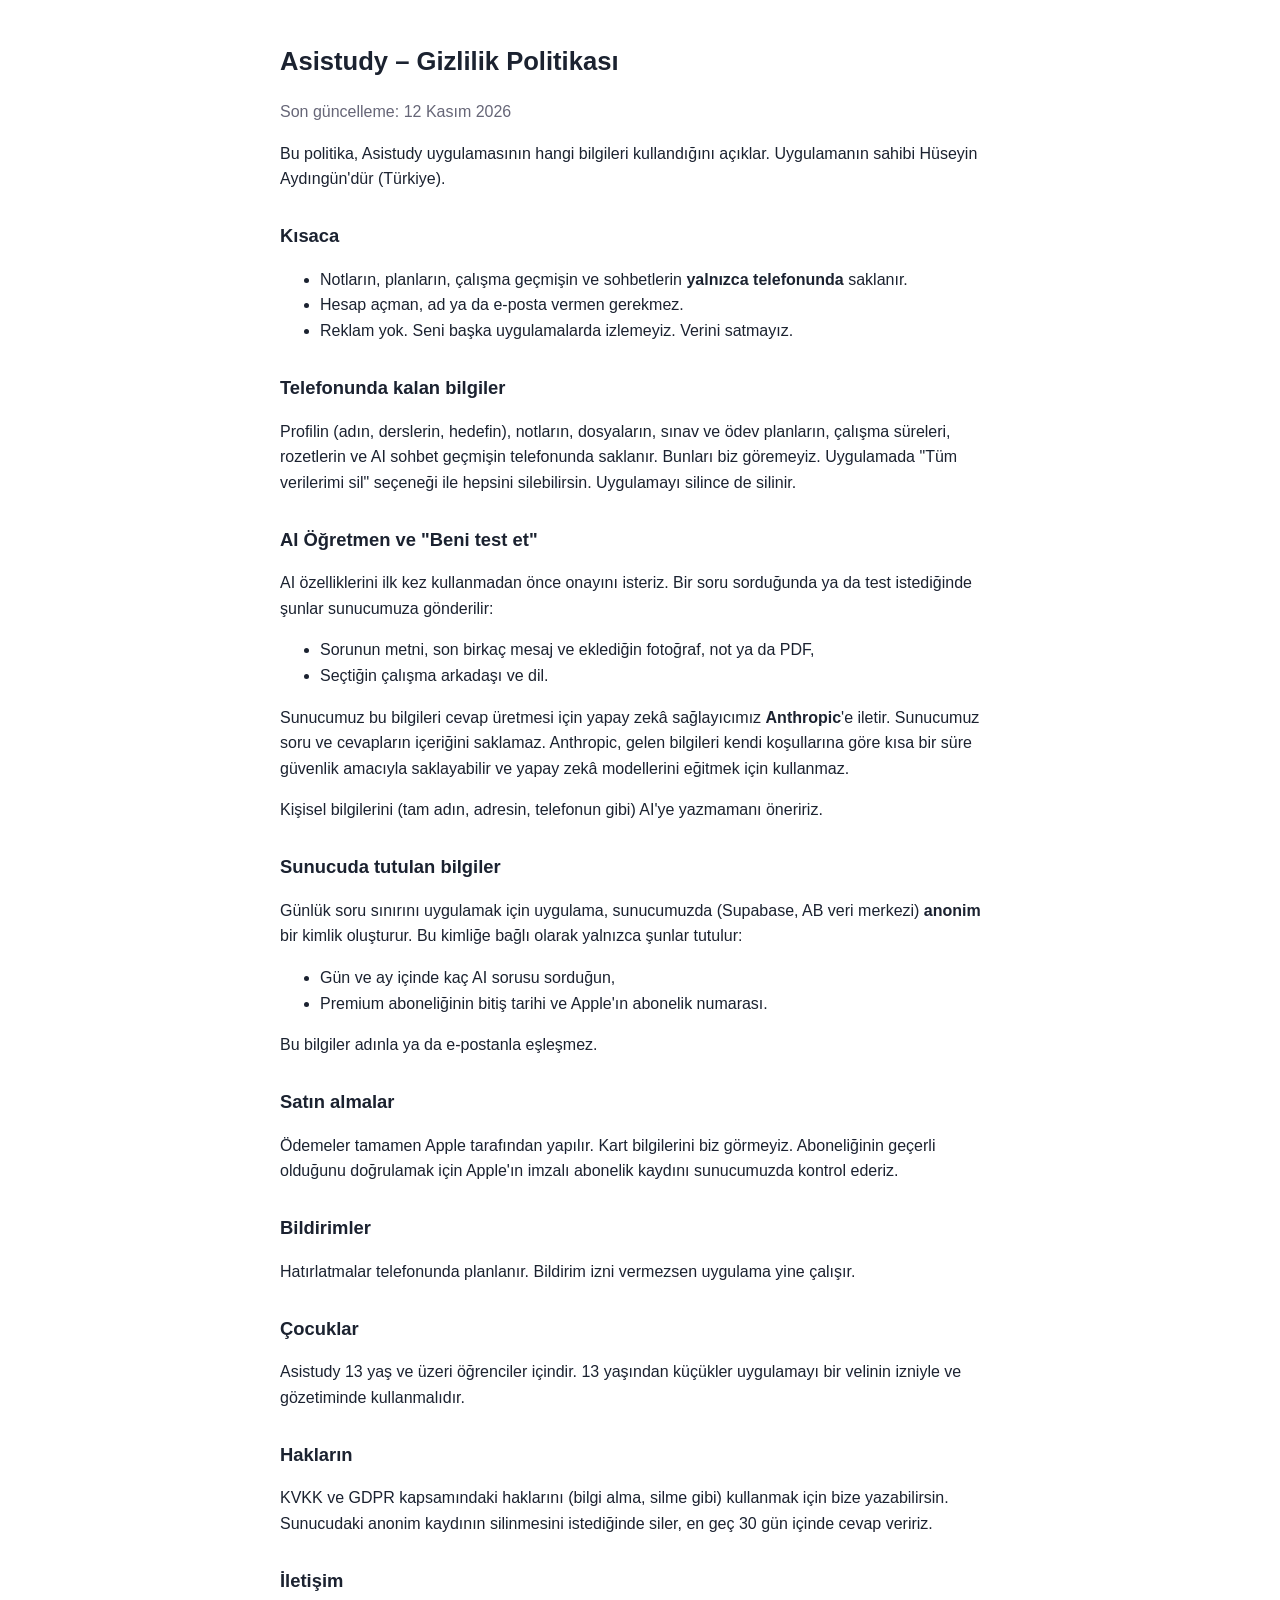
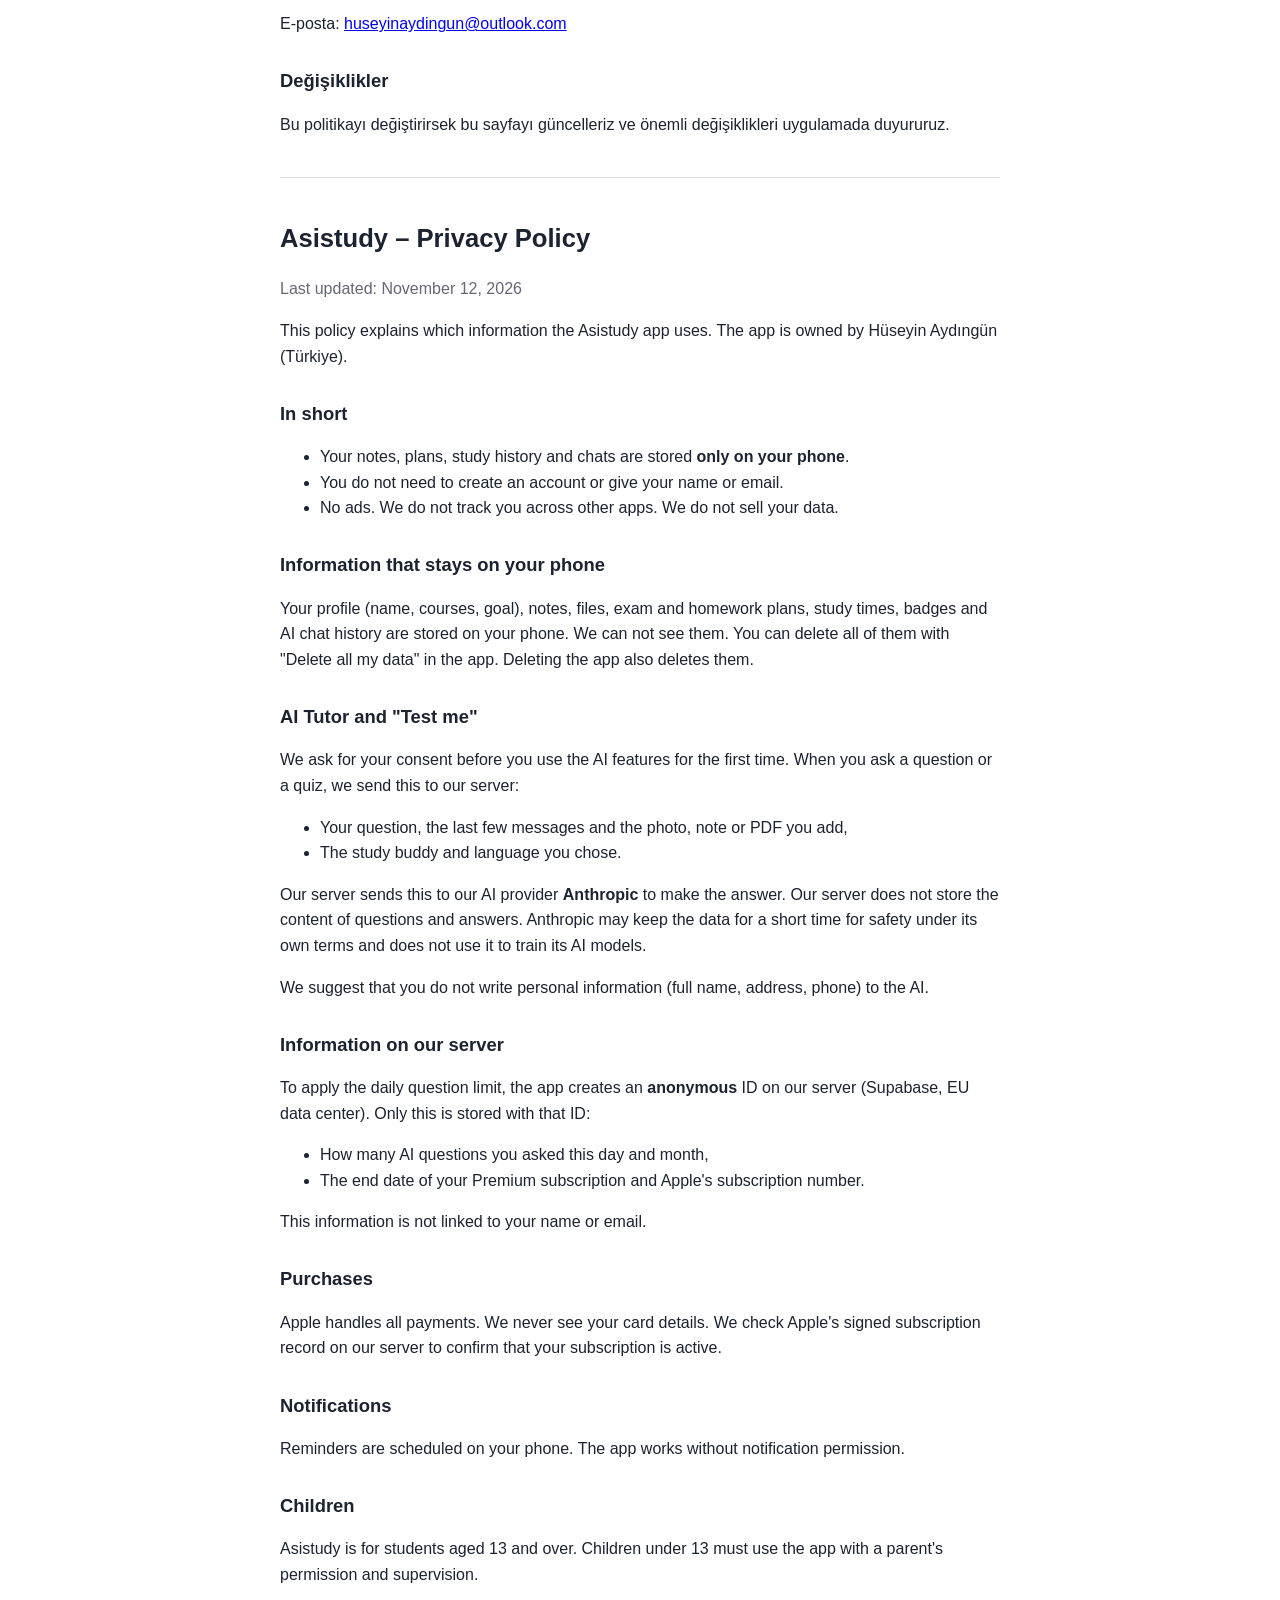
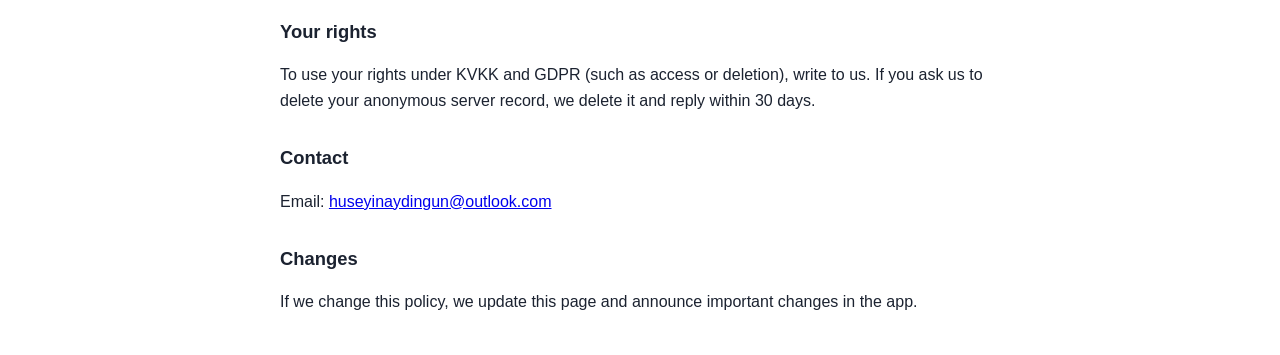
==== asistudy/privacy.html @ 5ae48bbb "Asistudy destek, gizlilik ve koşul sayfaları Co-Authored-By: Claude Opus 5.5 <noreply@anthropic.com>" ====
<!doctype html>
<html lang="tr">
<head>
<meta charset="utf-8">
<meta name="viewport" content="width=device-width, initial-scale=1">
<title>Asistudy – Gizlilik Politikası / Privacy Policy</title>
<style>
  body{font-family:-apple-system,BlinkMacSystemFont,"Segoe UI",sans-serif;max-width:720px;margin:0 auto;padding:24px 16px;line-height:1.6;color:#1b2230;background:#fff}
  h1{font-size:1.6rem} h2{font-size:1.15rem;margin-top:1.6em} .muted{color:#667} hr{margin:40px 0;border:0;border-top:1px solid #ddd}
  @media (prefers-color-scheme:dark){body{background:#0e121a;color:#e6e9ef}.muted{color:#9aa3b2}hr{border-top-color:#2a3140}}
</style>
</head>
<body>
<h1>Asistudy – Gizlilik Politikası</h1>
<p class="muted">Son güncelleme: 12 Kasım 2026</p>

<p>Bu politika, Asistudy uygulamasının hangi bilgileri kullandığını açıklar. Uygulamanın sahibi Hüseyin Aydıngün'dür (Türkiye).</p>

<h2>Kısaca</h2>
<ul>
  <li>Notların, planların, çalışma geçmişin ve sohbetlerin <b>yalnızca telefonunda</b> saklanır.</li>
  <li>Hesap açman, ad ya da e-posta vermen gerekmez.</li>
  <li>Reklam yok. Seni başka uygulamalarda izlemeyiz. Verini satmayız.</li>
</ul>

<h2>Telefonunda kalan bilgiler</h2>
<p>Profilin (adın, derslerin, hedefin), notların, dosyaların, sınav ve ödev planların, çalışma süreleri, rozetlerin ve AI sohbet geçmişin telefonunda saklanır. Bunları biz göremeyiz. Uygulamada "Tüm verilerimi sil" seçeneği ile hepsini silebilirsin. Uygulamayı silince de silinir.</p>

<h2>AI Öğretmen ve "Beni test et"</h2>
<p>AI özelliklerini ilk kez kullanmadan önce onayını isteriz. Bir soru sorduğunda ya da test istediğinde şunlar sunucumuza gönderilir:</p>
<ul>
  <li>Sorunun metni, son birkaç mesaj ve eklediğin fotoğraf, not ya da PDF,</li>
  <li>Seçtiğin çalışma arkadaşı ve dil.</li>
</ul>
<p>Sunucumuz bu bilgileri cevap üretmesi için yapay zekâ sağlayıcımız <b>Anthropic</b>'e iletir. Sunucumuz soru ve cevapların içeriğini saklamaz. Anthropic, gelen bilgileri kendi koşullarına göre kısa bir süre güvenlik amacıyla saklayabilir ve yapay zekâ modellerini eğitmek için kullanmaz.</p>
<p>Kişisel bilgilerini (tam adın, adresin, telefonun gibi) AI'ye yazmamanı öneririz.</p>

<h2>Sunucuda tutulan bilgiler</h2>
<p>Günlük soru sınırını uygulamak için uygulama, sunucumuzda (Supabase, AB veri merkezi) <b>anonim</b> bir kimlik oluşturur. Bu kimliğe bağlı olarak yalnızca şunlar tutulur:</p>
<ul>
  <li>Gün ve ay içinde kaç AI sorusu sorduğun,</li>
  <li>Premium aboneliğinin bitiş tarihi ve Apple'ın abonelik numarası.</li>
</ul>
<p>Bu bilgiler adınla ya da e-postanla eşleşmez.</p>

<h2>Satın almalar</h2>
<p>Ödemeler tamamen Apple tarafından yapılır. Kart bilgilerini biz görmeyiz. Aboneliğinin geçerli olduğunu doğrulamak için Apple'ın imzalı abonelik kaydını sunucumuzda kontrol ederiz.</p>

<h2>Bildirimler</h2>
<p>Hatırlatmalar telefonunda planlanır. Bildirim izni vermezsen uygulama yine çalışır.</p>

<h2>Çocuklar</h2>
<p>Asistudy 13 yaş ve üzeri öğrenciler içindir. 13 yaşından küçükler uygulamayı bir velinin izniyle ve gözetiminde kullanmalıdır.</p>

<h2>Hakların</h2>
<p>KVKK ve GDPR kapsamındaki haklarını (bilgi alma, silme gibi) kullanmak için bize yazabilirsin. Sunucudaki anonim kaydının silinmesini istediğinde siler, en geç 30 gün içinde cevap veririz.</p>

<h2>İletişim</h2>
<p>E-posta: <a href="mailto:huseyinaydingun@outlook.com">huseyinaydingun@outlook.com</a></p>

<h2>Değişiklikler</h2>
<p>Bu politikayı değiştirirsek bu sayfayı güncelleriz ve önemli değişiklikleri uygulamada duyururuz.</p>

<hr>

<h1 lang="en">Asistudy – Privacy Policy</h1>
<div lang="en">
<p class="muted">Last updated: November 12, 2026</p>
<p>This policy explains which information the Asistudy app uses. The app is owned by Hüseyin Aydıngün (Türkiye).</p>

<h2>In short</h2>
<ul>
  <li>Your notes, plans, study history and chats are stored <b>only on your phone</b>.</li>
  <li>You do not need to create an account or give your name or email.</li>
  <li>No ads. We do not track you across other apps. We do not sell your data.</li>
</ul>

<h2>Information that stays on your phone</h2>
<p>Your profile (name, courses, goal), notes, files, exam and homework plans, study times, badges and AI chat history are stored on your phone. We can not see them. You can delete all of them with "Delete all my data" in the app. Deleting the app also deletes them.</p>

<h2>AI Tutor and "Test me"</h2>
<p>We ask for your consent before you use the AI features for the first time. When you ask a question or a quiz, we send this to our server:</p>
<ul>
  <li>Your question, the last few messages and the photo, note or PDF you add,</li>
  <li>The study buddy and language you chose.</li>
</ul>
<p>Our server sends this to our AI provider <b>Anthropic</b> to make the answer. Our server does not store the content of questions and answers. Anthropic may keep the data for a short time for safety under its own terms and does not use it to train its AI models.</p>
<p>We suggest that you do not write personal information (full name, address, phone) to the AI.</p>

<h2>Information on our server</h2>
<p>To apply the daily question limit, the app creates an <b>anonymous</b> ID on our server (Supabase, EU data center). Only this is stored with that ID:</p>
<ul>
  <li>How many AI questions you asked this day and month,</li>
  <li>The end date of your Premium subscription and Apple's subscription number.</li>
</ul>
<p>This information is not linked to your name or email.</p>

<h2>Purchases</h2>
<p>Apple handles all payments. We never see your card details. We check Apple's signed subscription record on our server to confirm that your subscription is active.</p>

<h2>Notifications</h2>
<p>Reminders are scheduled on your phone. The app works without notification permission.</p>

<h2>Children</h2>
<p>Asistudy is for students aged 13 and over. Children under 13 must use the app with a parent's permission and supervision.</p>

<h2>Your rights</h2>
<p>To use your rights under KVKK and GDPR (such as access or deletion), write to us. If you ask us to delete your anonymous server record, we delete it and reply within 30 days.</p>

<h2>Contact</h2>
<p>Email: <a href="mailto:huseyinaydingun@outlook.com">huseyinaydingun@outlook.com</a></p>

<h2>Changes</h2>
<p>If we change this policy, we update this page and announce important changes in the app.</p>
</div>
</body>
</html>
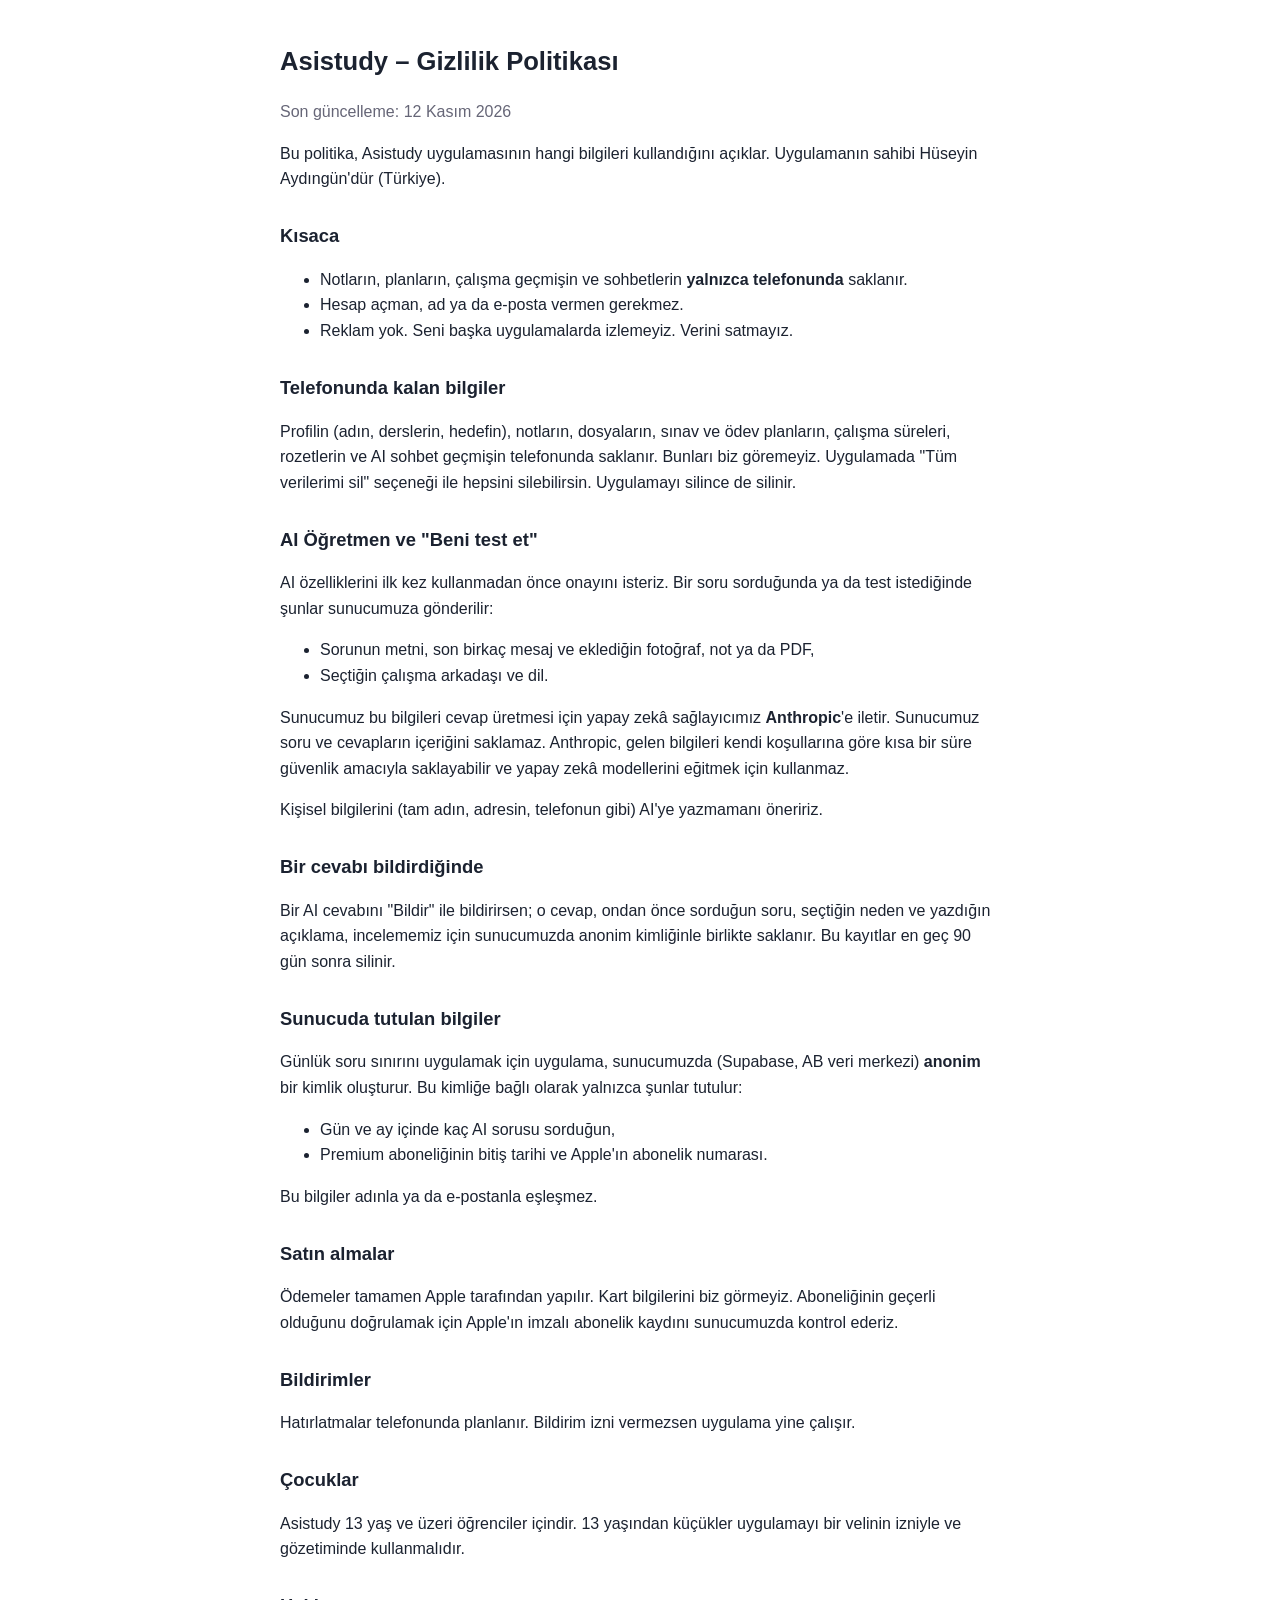
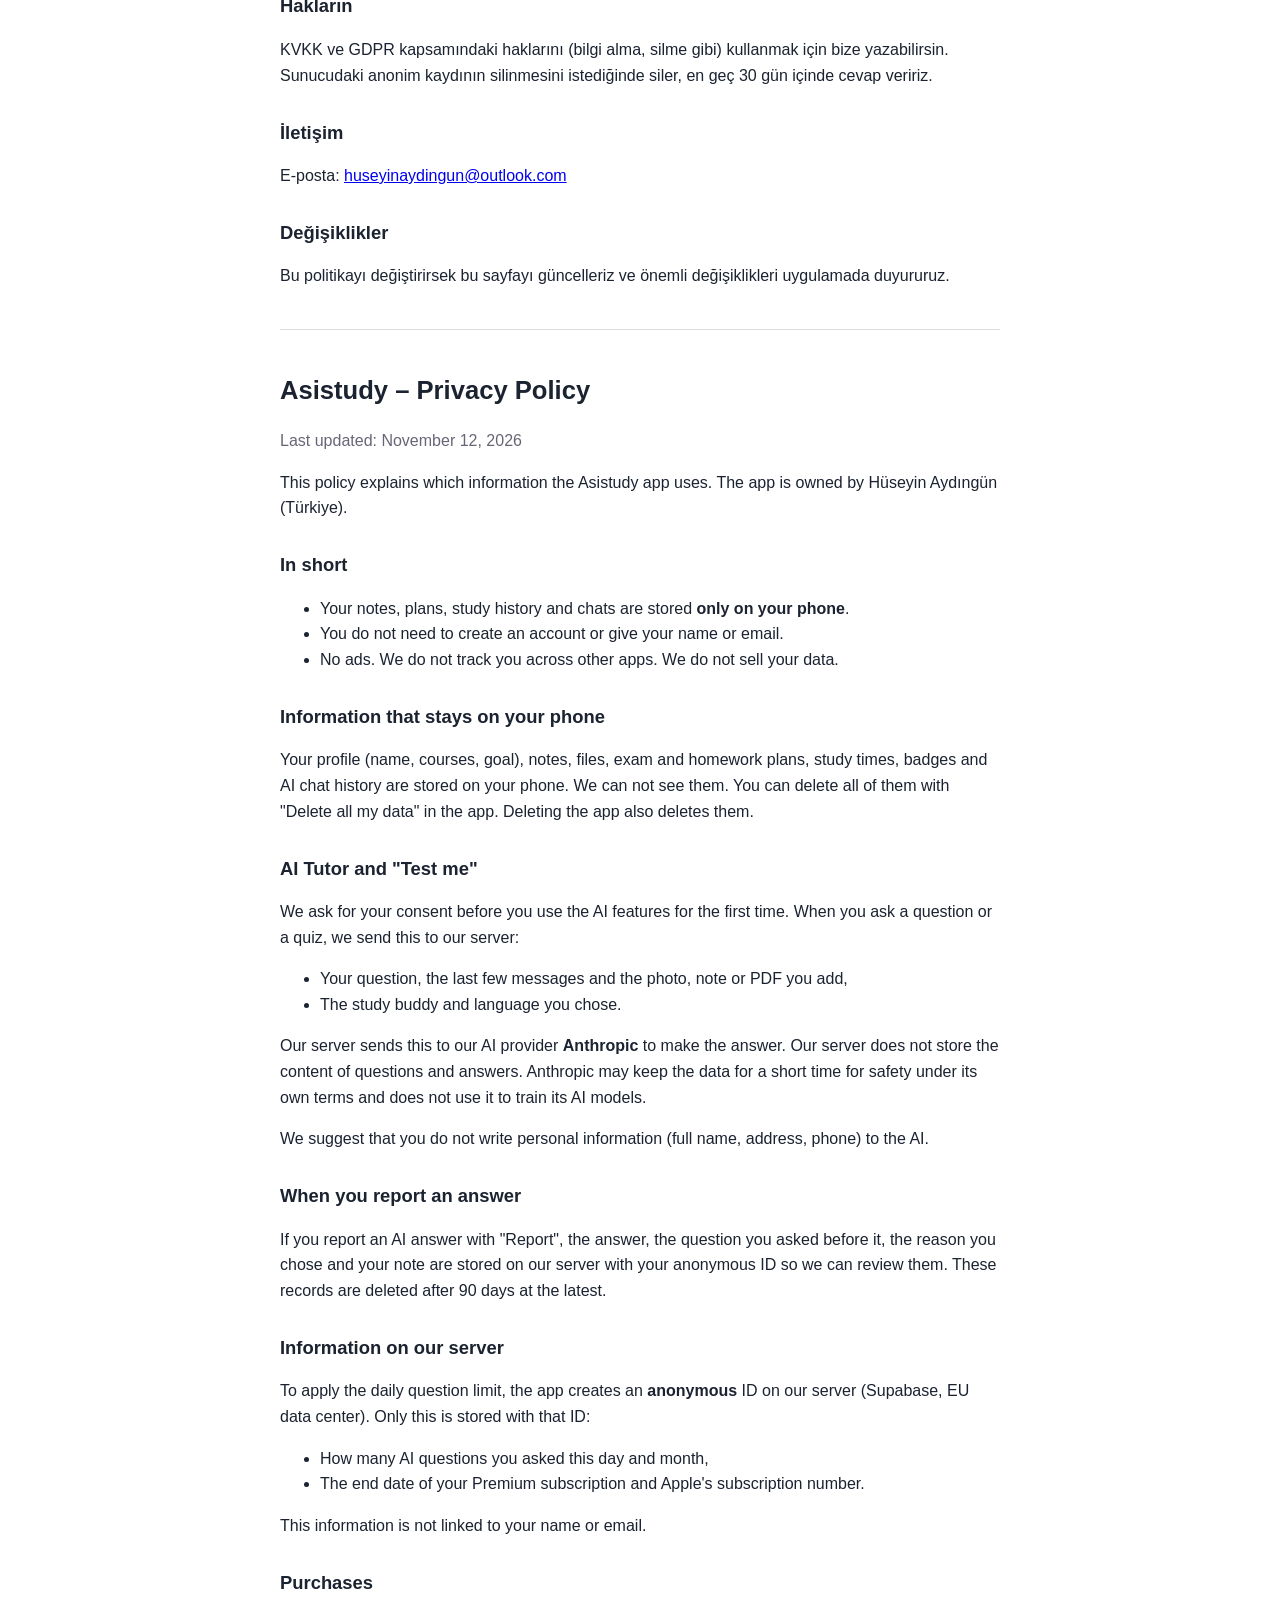
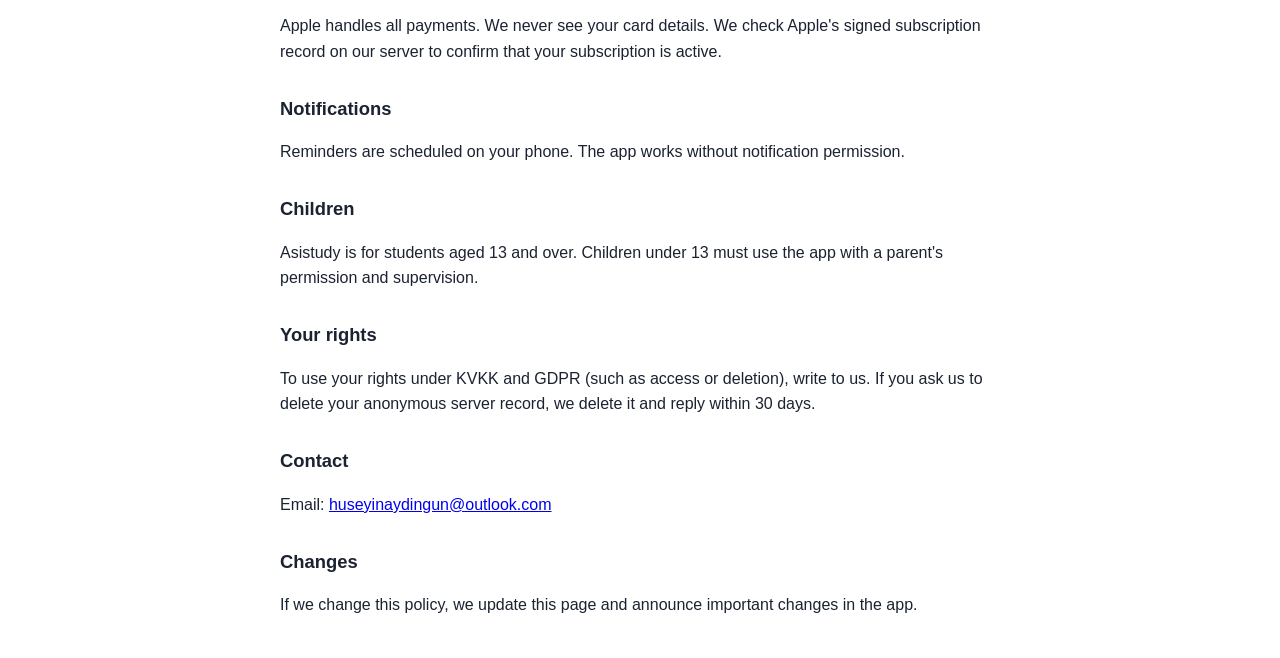
==== commit cbbf18c6: "Gizlilik: AI cevabı bildirme bölümü Co-Authored-By: Claude Opus 5.5 <noreply@anthropic.com>" ====
--- a/asistudy/privacy.html
+++ b/asistudy/privacy.html
@@ -34,6 +34,9 @@
 </ul>
 <p>Sunucumuz bu bilgileri cevap üretmesi için yapay zekâ sağlayıcımız <b>Anthropic</b>'e iletir. Sunucumuz soru ve cevapların içeriğini saklamaz. Anthropic, gelen bilgileri kendi koşullarına göre kısa bir süre güvenlik amacıyla saklayabilir ve yapay zekâ modellerini eğitmek için kullanmaz.</p>
 <p>Kişisel bilgilerini (tam adın, adresin, telefonun gibi) AI'ye yazmamanı öneririz.</p>
+
+<h2>Bir cevabı bildirdiğinde</h2>
+<p>Bir AI cevabını "Bildir" ile bildirirsen; o cevap, ondan önce sorduğun soru, seçtiğin neden ve yazdığın açıklama, incelememiz için sunucumuzda anonim kimliğinle birlikte saklanır. Bu kayıtlar en geç 90 gün sonra silinir.</p>
 
 <h2>Sunucuda tutulan bilgiler</h2>
 <p>Günlük soru sınırını uygulamak için uygulama, sunucumuzda (Supabase, AB veri merkezi) <b>anonim</b> bir kimlik oluşturur. Bu kimliğe bağlı olarak yalnızca şunlar tutulur:</p>
@@ -87,6 +90,9 @@
 <p>Our server sends this to our AI provider <b>Anthropic</b> to make the answer. Our server does not store the content of questions and answers. Anthropic may keep the data for a short time for safety under its own terms and does not use it to train its AI models.</p>
 <p>We suggest that you do not write personal information (full name, address, phone) to the AI.</p>
 
+<h2>When you report an answer</h2>
+<p>If you report an AI answer with "Report", the answer, the question you asked before it, the reason you chose and your note are stored on our server with your anonymous ID so we can review them. These records are deleted after 90 days at the latest.</p>
+
 <h2>Information on our server</h2>
 <p>To apply the daily question limit, the app creates an <b>anonymous</b> ID on our server (Supabase, EU data center). Only this is stored with that ID:</p>
 <ul>
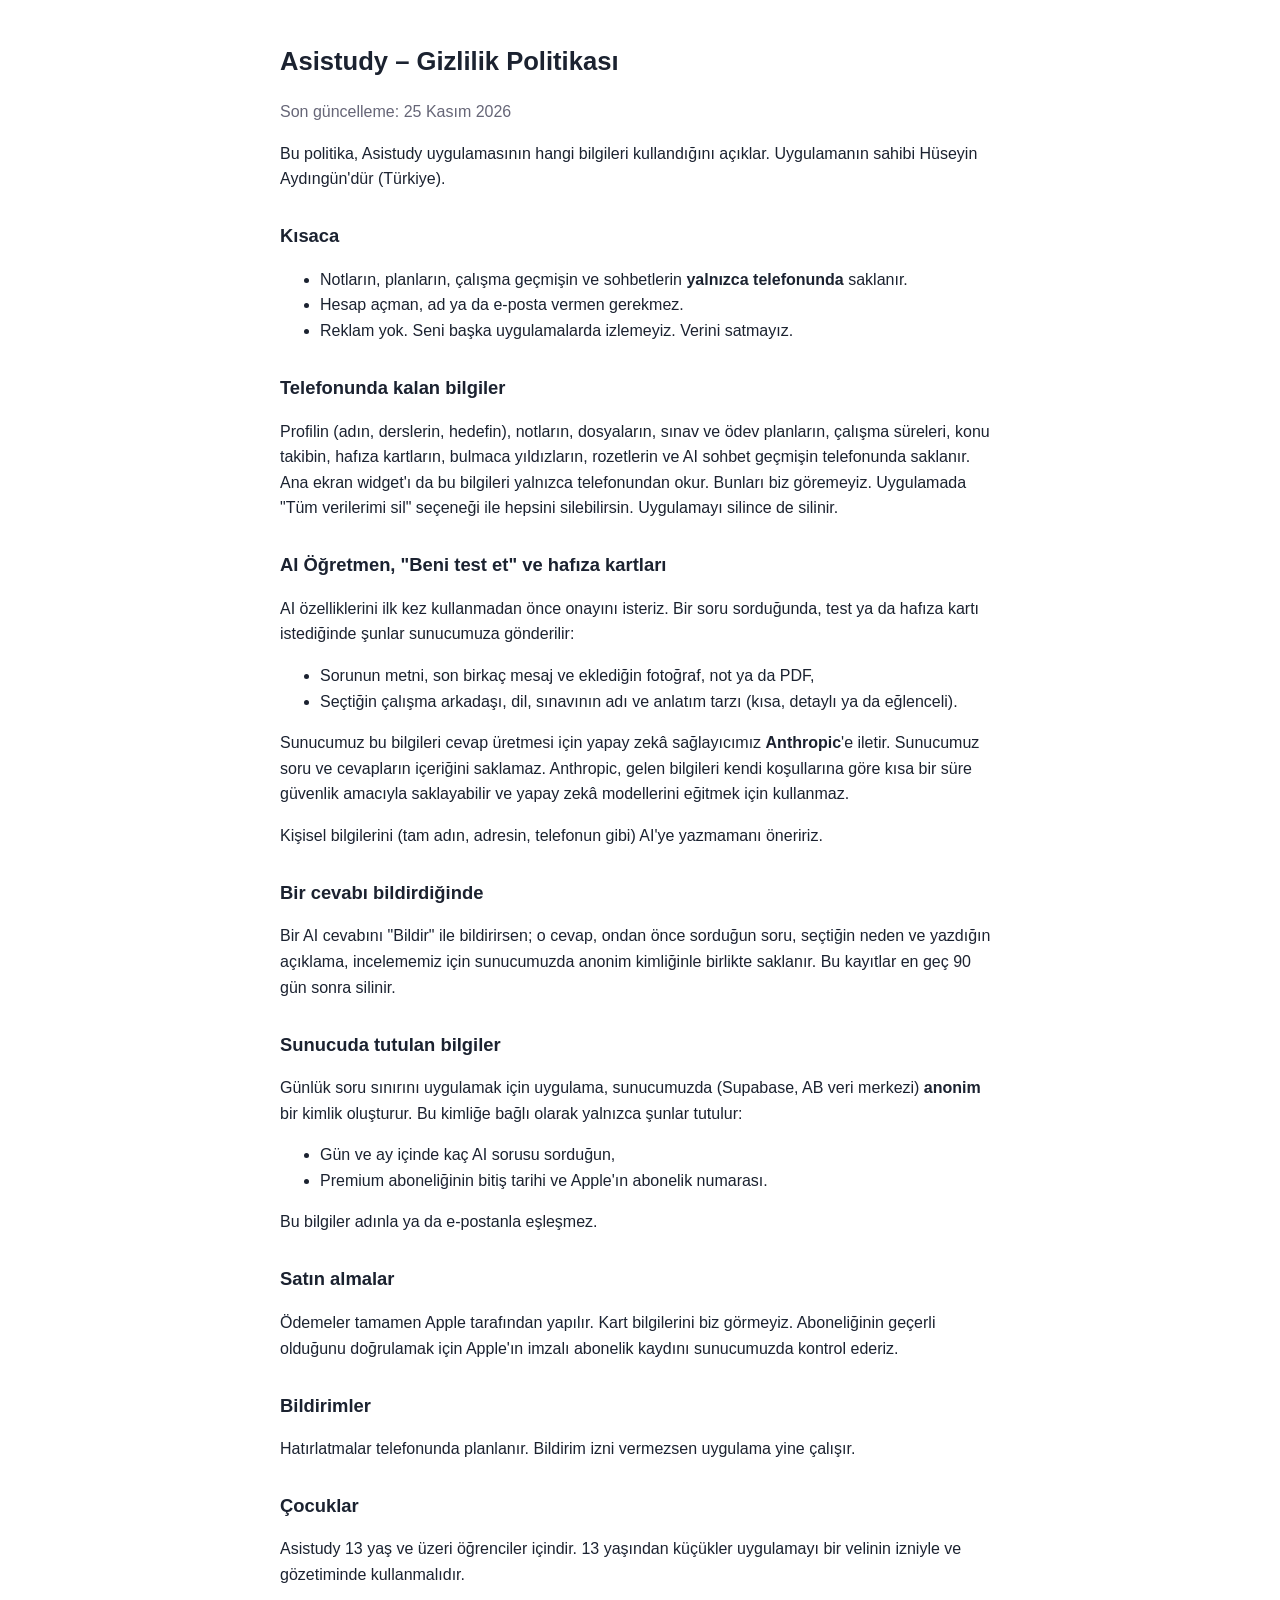
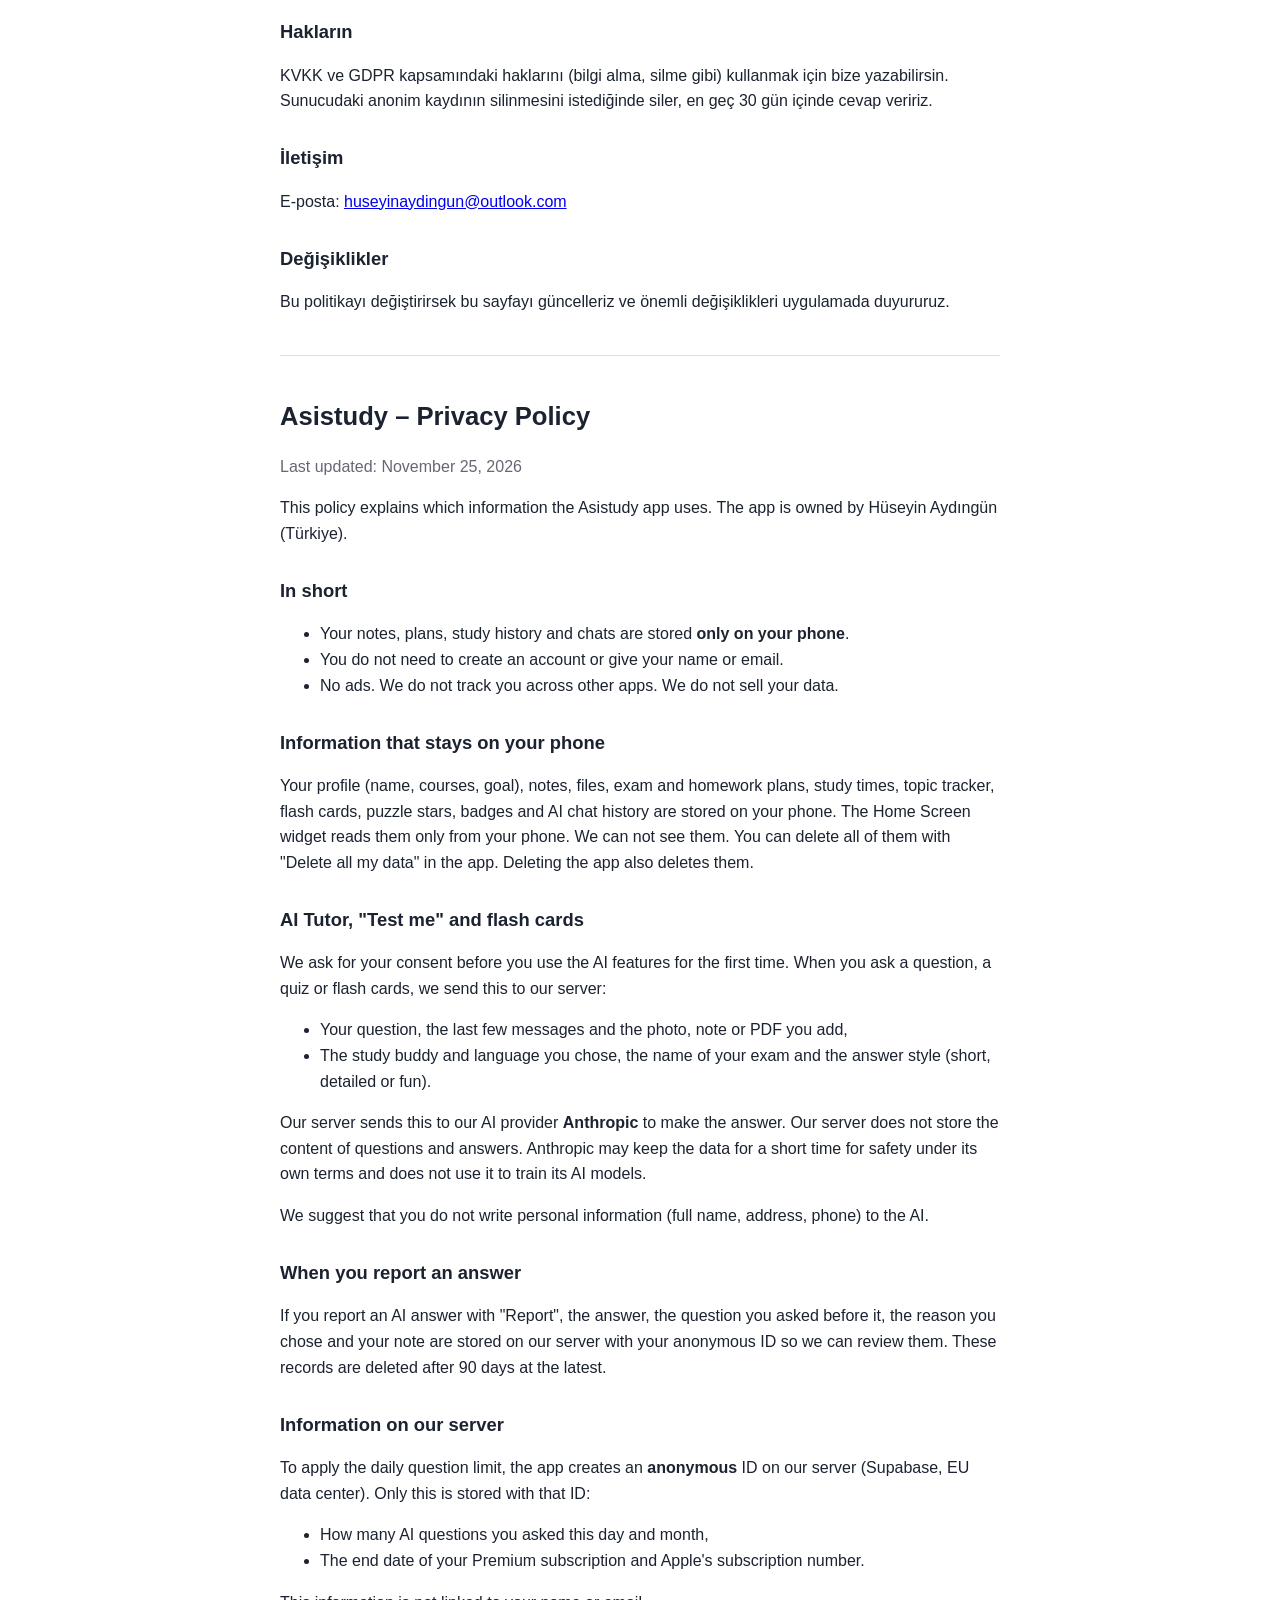
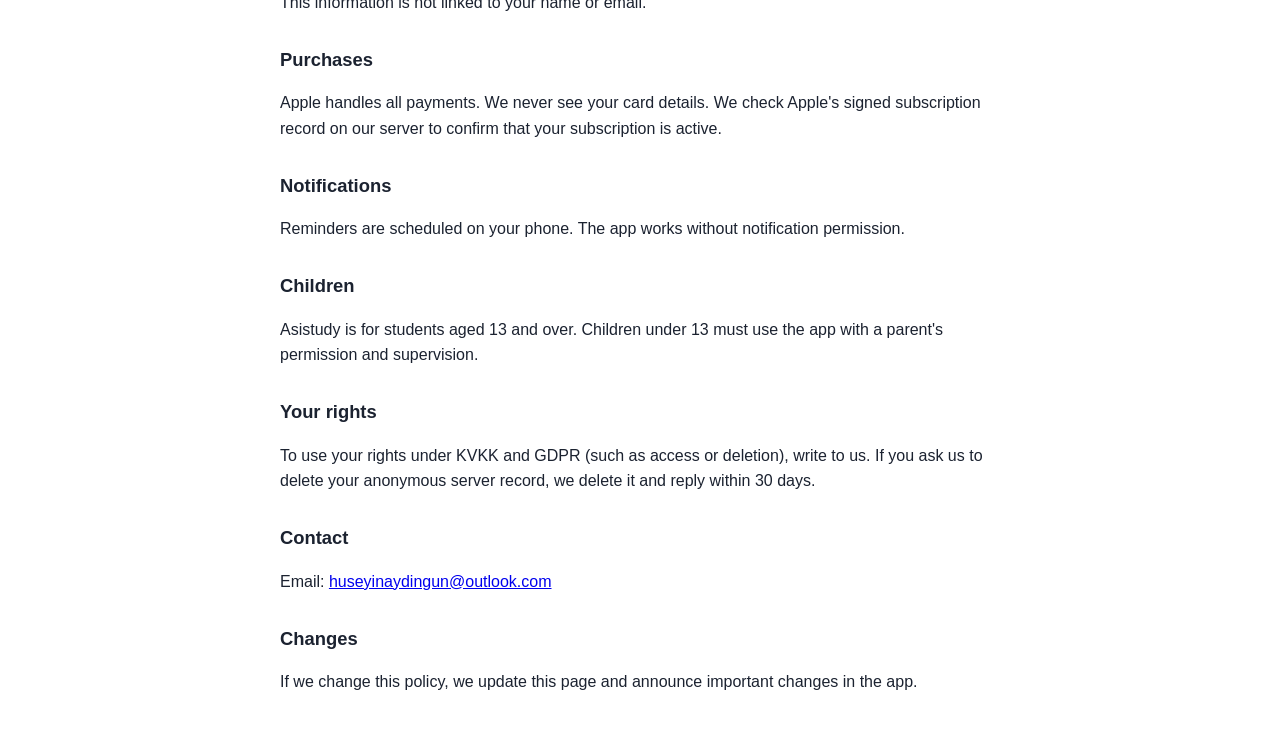
==== commit 3c2cc90c: "Asistudy gizlilik: hafıza kartları, anlatım tarzı, cihazda kalan yeni veriler (1.1) Co-Authored-By: " ====
--- a/asistudy/privacy.html
+++ b/asistudy/privacy.html
@@ -12,7 +12,7 @@
 </head>
 <body>
 <h1>Asistudy – Gizlilik Politikası</h1>
-<p class="muted">Son güncelleme: 12 Kasım 2026</p>
+<p class="muted">Son güncelleme: 25 Kasım 2026</p>
 
 <p>Bu politika, Asistudy uygulamasının hangi bilgileri kullandığını açıklar. Uygulamanın sahibi Hüseyin Aydıngün'dür (Türkiye).</p>
 
@@ -24,13 +24,13 @@
 </ul>
 
 <h2>Telefonunda kalan bilgiler</h2>
-<p>Profilin (adın, derslerin, hedefin), notların, dosyaların, sınav ve ödev planların, çalışma süreleri, rozetlerin ve AI sohbet geçmişin telefonunda saklanır. Bunları biz göremeyiz. Uygulamada "Tüm verilerimi sil" seçeneği ile hepsini silebilirsin. Uygulamayı silince de silinir.</p>
+<p>Profilin (adın, derslerin, hedefin), notların, dosyaların, sınav ve ödev planların, çalışma süreleri, konu takibin, hafıza kartların, bulmaca yıldızların, rozetlerin ve AI sohbet geçmişin telefonunda saklanır. Ana ekran widget'ı da bu bilgileri yalnızca telefonundan okur. Bunları biz göremeyiz. Uygulamada "Tüm verilerimi sil" seçeneği ile hepsini silebilirsin. Uygulamayı silince de silinir.</p>
 
-<h2>AI Öğretmen ve "Beni test et"</h2>
-<p>AI özelliklerini ilk kez kullanmadan önce onayını isteriz. Bir soru sorduğunda ya da test istediğinde şunlar sunucumuza gönderilir:</p>
+<h2>AI Öğretmen, "Beni test et" ve hafıza kartları</h2>
+<p>AI özelliklerini ilk kez kullanmadan önce onayını isteriz. Bir soru sorduğunda, test ya da hafıza kartı istediğinde şunlar sunucumuza gönderilir:</p>
 <ul>
   <li>Sorunun metni, son birkaç mesaj ve eklediğin fotoğraf, not ya da PDF,</li>
-  <li>Seçtiğin çalışma arkadaşı ve dil.</li>
+  <li>Seçtiğin çalışma arkadaşı, dil, sınavının adı ve anlatım tarzı (kısa, detaylı ya da eğlenceli).</li>
 </ul>
 <p>Sunucumuz bu bilgileri cevap üretmesi için yapay zekâ sağlayıcımız <b>Anthropic</b>'e iletir. Sunucumuz soru ve cevapların içeriğini saklamaz. Anthropic, gelen bilgileri kendi koşullarına göre kısa bir süre güvenlik amacıyla saklayabilir ve yapay zekâ modellerini eğitmek için kullanmaz.</p>
 <p>Kişisel bilgilerini (tam adın, adresin, telefonun gibi) AI'ye yazmamanı öneririz.</p>
@@ -68,7 +68,7 @@
 
 <h1 lang="en">Asistudy – Privacy Policy</h1>
 <div lang="en">
-<p class="muted">Last updated: November 12, 2026</p>
+<p class="muted">Last updated: November 25, 2026</p>
 <p>This policy explains which information the Asistudy app uses. The app is owned by Hüseyin Aydıngün (Türkiye).</p>
 
 <h2>In short</h2>
@@ -79,13 +79,13 @@
 </ul>
 
 <h2>Information that stays on your phone</h2>
-<p>Your profile (name, courses, goal), notes, files, exam and homework plans, study times, badges and AI chat history are stored on your phone. We can not see them. You can delete all of them with "Delete all my data" in the app. Deleting the app also deletes them.</p>
+<p>Your profile (name, courses, goal), notes, files, exam and homework plans, study times, topic tracker, flash cards, puzzle stars, badges and AI chat history are stored on your phone. The Home Screen widget reads them only from your phone. We can not see them. You can delete all of them with "Delete all my data" in the app. Deleting the app also deletes them.</p>
 
-<h2>AI Tutor and "Test me"</h2>
-<p>We ask for your consent before you use the AI features for the first time. When you ask a question or a quiz, we send this to our server:</p>
+<h2>AI Tutor, "Test me" and flash cards</h2>
+<p>We ask for your consent before you use the AI features for the first time. When you ask a question, a quiz or flash cards, we send this to our server:</p>
 <ul>
   <li>Your question, the last few messages and the photo, note or PDF you add,</li>
-  <li>The study buddy and language you chose.</li>
+  <li>The study buddy and language you chose, the name of your exam and the answer style (short, detailed or fun).</li>
 </ul>
 <p>Our server sends this to our AI provider <b>Anthropic</b> to make the answer. Our server does not store the content of questions and answers. Anthropic may keep the data for a short time for safety under its own terms and does not use it to train its AI models.</p>
 <p>We suggest that you do not write personal information (full name, address, phone) to the AI.</p>
